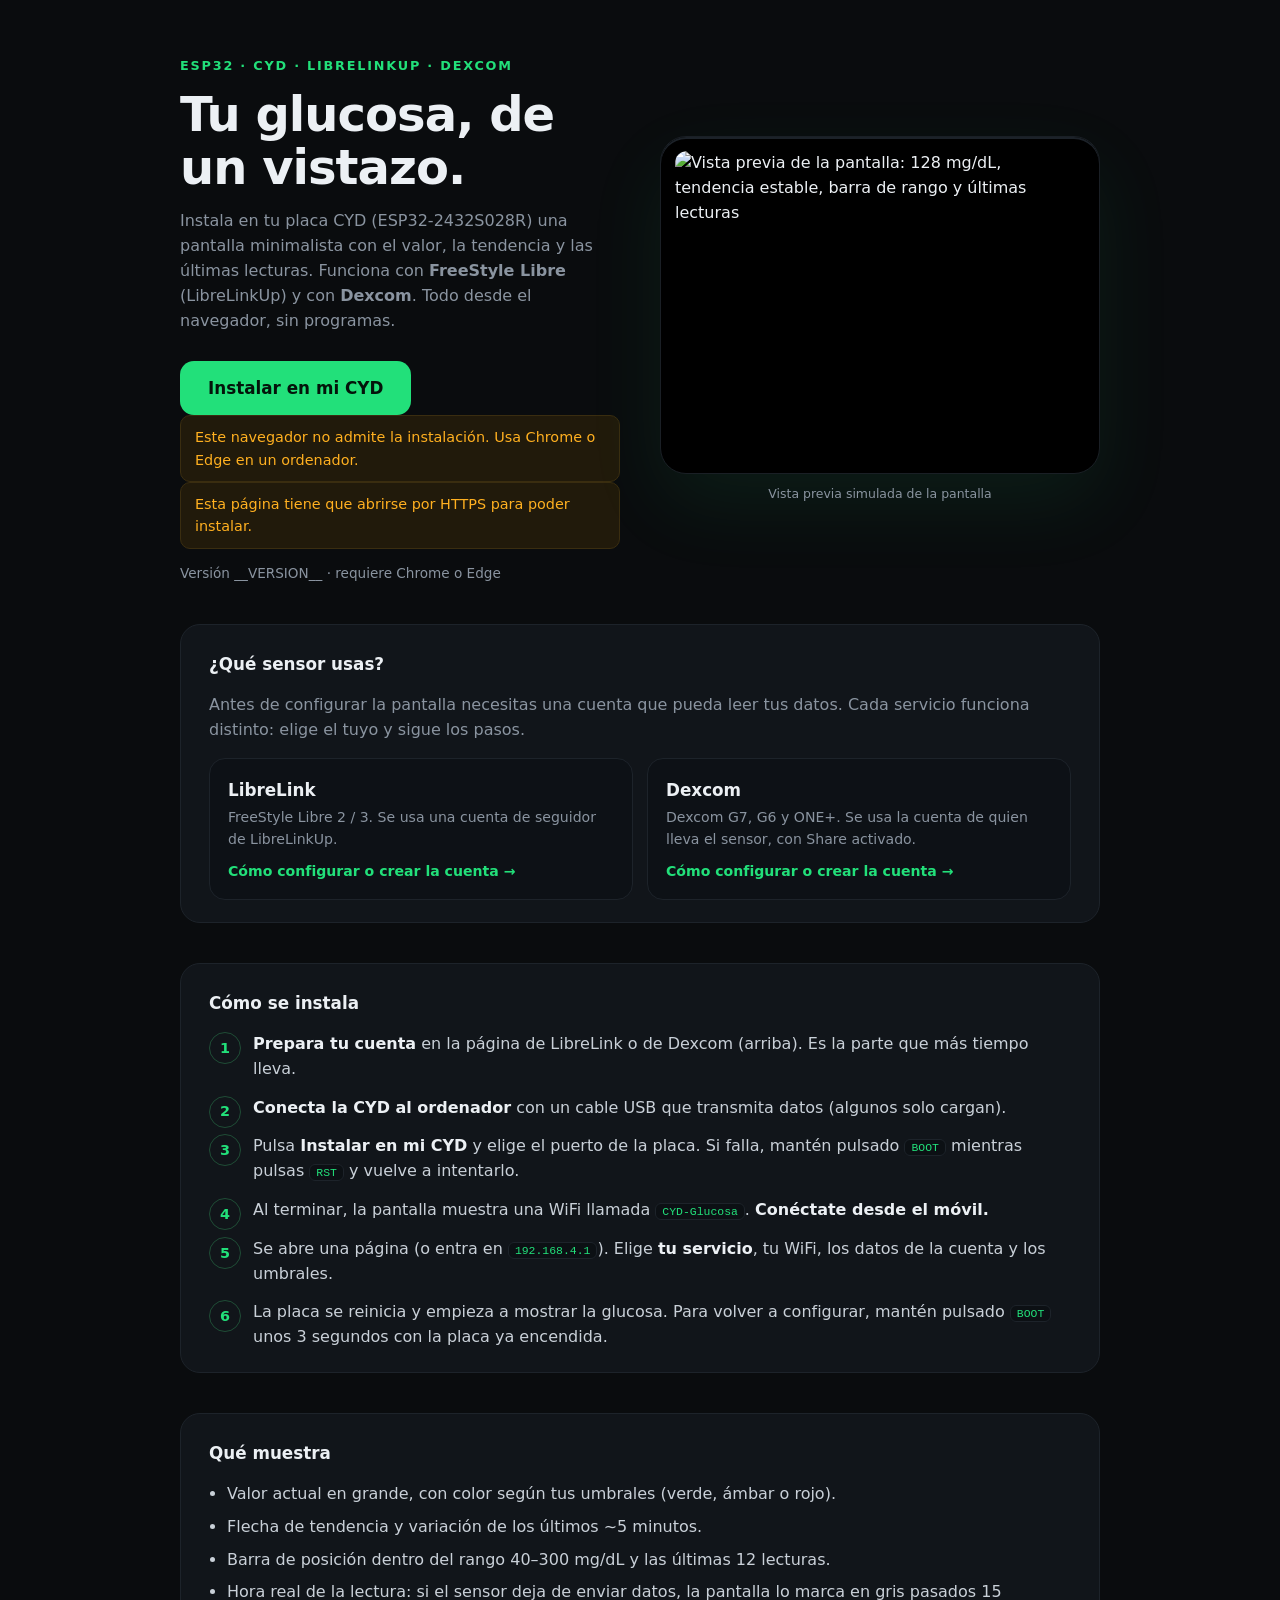
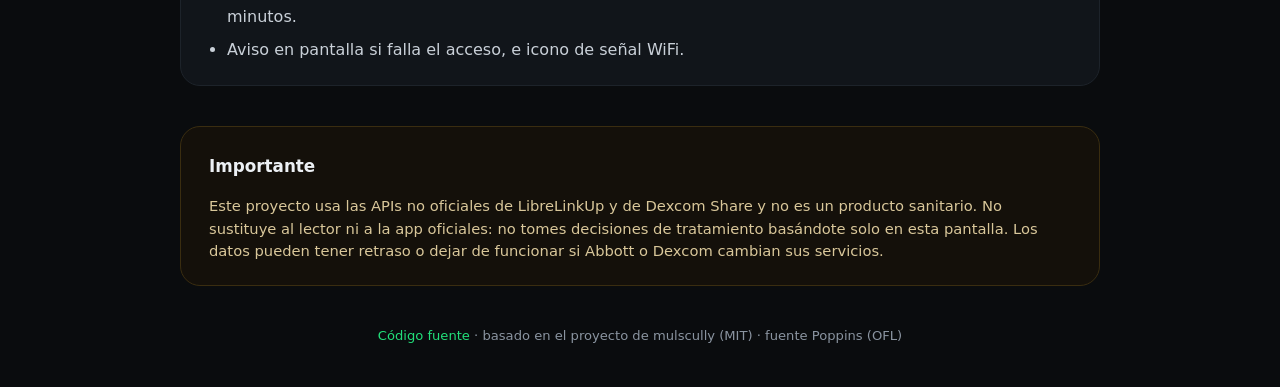
==== web/index.html @ 71f80687 "Add files via upload" ====
<!doctype html>
<html lang="es">
<head>
<meta charset="utf-8">
<meta name="viewport" content="width=device-width, initial-scale=1">
<meta name="color-scheme" content="dark">
<title>Glucosa CYD · Instalador</title>
<meta name="description" content="Instala en tu ESP32 CYD una pantalla minimalista de glucosa con LibreLinkUp o Dexcom, directamente desde el navegador.">
<link rel="stylesheet" href="style.css">
<script type="module" src="https://cdn.jsdelivr.net/npm/esp-web-tools@10/dist/web/install-button.js?module"></script>
</head>
<body>
<main class="home">
  <div>
    <p class="eyebrow">ESP32 · CYD · LibreLinkUp · Dexcom</p>
    <h1>Tu glucosa, de un vistazo.</h1>
    <p class="lead">
      Instala en tu placa CYD (ESP32-2432S028R) una pantalla minimalista con el valor,
      la tendencia y las últimas lecturas. Funciona con <b>FreeStyle Libre</b> (LibreLinkUp)
      y con <b>Dexcom</b>. Todo desde el navegador, sin programas.
    </p>

    <esp-web-install-button manifest="manifest.json">
      <button slot="activate" class="btn">Instalar en mi CYD</button>
      <span slot="unsupported" class="warn">Este navegador no admite la instalación. Usa Chrome o Edge en un ordenador.</span>
      <span slot="not-allowed" class="warn">Esta página tiene que abrirse por HTTPS para poder instalar.</span>
    </esp-web-install-button>
    <p class="meta" id="meta"></p>
  </div>

  <div class="device-col">
    <div class="device"><img src="preview.png" width="640" height="480" alt="Vista previa de la pantalla: 128 mg/dL, tendencia estable, barra de rango y últimas lecturas"></div>
    <p class="caption">Vista previa simulada de la pantalla</p>
  </div>

  <section class="panel wide">
    <h2>¿Qué sensor usas?</h2>
    <p style="color:var(--muted);margin-bottom:16px">
      Antes de configurar la pantalla necesitas una cuenta que pueda leer tus datos.
      Cada servicio funciona distinto: elige el tuyo y sigue los pasos.
    </p>
    <div class="choose">
      <a class="card" href="librelink.html">
        <strong>LibreLink</strong>
        <span>FreeStyle Libre 2 / 3. Se usa una cuenta de seguidor de LibreLinkUp.</span>
        <em>Cómo configurar o crear la cuenta →</em>
      </a>
      <a class="card" href="dexcom.html">
        <strong>Dexcom</strong>
        <span>Dexcom G7, G6 y ONE+. Se usa la cuenta de quien lleva el sensor, con Share activado.</span>
        <em>Cómo configurar o crear la cuenta →</em>
      </a>
    </div>
  </section>

  <section class="panel wide">
    <h2>Cómo se instala</h2>
    <ol class="steps">
      <li><b>Prepara tu cuenta</b> en la página de LibreLink o de Dexcom (arriba). Es la parte que más tiempo lleva.</li>
      <li><b>Conecta la CYD al ordenador</b> con un cable USB que transmita datos (algunos solo cargan).</li>
      <li>Pulsa <b>Instalar en mi CYD</b> y elige el puerto de la placa. Si falla, mantén pulsado <code>BOOT</code> mientras pulsas <code>RST</code> y vuelve a intentarlo.</li>
      <li>Al terminar, la pantalla muestra una WiFi llamada <code>CYD-Glucosa</code>. <b>Conéctate desde el móvil.</b></li>
      <li>Se abre una página (o entra en <code>192.168.4.1</code>). Elige <b>tu servicio</b>, tu WiFi, los datos de la cuenta y los umbrales.</li>
      <li>La placa se reinicia y empieza a mostrar la glucosa. Para volver a configurar, mantén pulsado <code>BOOT</code> unos 3 segundos con la placa ya encendida.</li>
    </ol>
  </section>

  <section class="panel wide">
    <h2>Qué muestra</h2>
    <ul class="list">
      <li>Valor actual en grande, con color según tus umbrales (verde, ámbar o rojo).</li>
      <li>Flecha de tendencia y variación de los últimos ~5 minutos.</li>
      <li>Barra de posición dentro del rango 40–300 mg/dL y las últimas 12 lecturas.</li>
      <li>Hora real de la lectura: si el sensor deja de enviar datos, la pantalla lo marca en gris pasados 15 minutos.</li>
      <li>Aviso en pantalla si falla el acceso, e icono de señal WiFi.</li>
    </ul>
  </section>

  <section class="panel wide notice">
    <h2>Importante</h2>
    <p>
      Este proyecto usa las APIs no oficiales de LibreLinkUp y de Dexcom Share y no es un producto sanitario.
      No sustituye al lector ni a la app oficiales: no tomes decisiones de tratamiento
      basándote solo en esta pantalla. Los datos pueden tener retraso o dejar de funcionar si Abbott o Dexcom cambian sus servicios.
    </p>
  </section>

  <footer>
    <a id="repo" href="https://github.com/mulscully/CYD_LibreLinkUp_glucose_ConfigScreen" target="_blank" rel="noopener">Código fuente</a>
    · basado en el proyecto de mulscully (MIT) · fuente Poppins (OFL)
  </footer>
</main>

<script>
  // Versión del firmware que se va a instalar (la escribe el workflow en manifest.json).
  fetch("manifest.json", { cache: "no-store" })
    .then(function (r) { return r.json(); })
    .then(function (m) {
      document.getElementById("meta").textContent = "Versión " + m.version + " · requiere Chrome o Edge";
    })
    .catch(function () {});

  // Si la página está en GitHub Pages (usuario.github.io/repo) enlaza a su propio repositorio.
  (function () {
    var host = location.hostname;
    if (host.endsWith(".github.io")) {
      var user = host.split(".")[0];
      var repo = location.pathname.split("/").filter(Boolean)[0];
      if (user && repo) document.getElementById("repo").href = "https://github.com/" + user + "/" + repo;
    }
  })();
</script>
</body>
</html>
---- web/style.css ----
:root {
  --bg: #0a0c0e;
  --panel: #11151a;
  --line: #1d232a;
  --text: #ecf0f4;
  --muted: #8a94a0;
  --body: #c9d0d8;
  --green: #22e07a;
  --amber: #ffb020;
  --red: #ff5252;
}
* { box-sizing: border-box; }
html { -webkit-text-size-adjust: 100%; }
body {
  margin: 0;
  background: var(--bg);
  color: var(--text);
  font-family: "Poppins", ui-sans-serif, system-ui, -apple-system, "Segoe UI", Roboto, sans-serif;
  line-height: 1.55;
}
a { color: var(--green); text-decoration: none; }
a:hover { text-decoration: underline; }

/* ---------- estructura ---------- */
main { max-width: 960px; margin: 0 auto; padding: 56px 20px 40px; }
main.home { display: grid; grid-template-columns: 1fr 1fr; gap: 40px; align-items: center; }
main.page { max-width: 760px; padding-top: 36px; }
.back { display: inline-block; color: var(--muted); font-size: .9rem; margin-bottom: 22px; }
.eyebrow { color: var(--green); font-size: .8rem; letter-spacing: .14em; text-transform: uppercase; font-weight: 600; margin: 0 0 12px; }
h1 { font-size: clamp(2rem, 5vw, 3rem); line-height: 1.1; margin: 0 0 16px; font-weight: 700; letter-spacing: -.02em; }
.page h1 { font-size: clamp(1.8rem, 4.5vw, 2.4rem); }
h2 { font-size: 1.05rem; margin: 0 0 16px; font-weight: 600; }
h3 { font-size: .98rem; margin: 22px 0 10px; font-weight: 600; color: var(--green); }
p { margin: 0 0 14px; }
.lead { color: var(--muted); margin: 0 0 28px; max-width: 52ch; }
.page .lead { max-width: none; }

/* ---------- componentes ---------- */
.btn {
  appearance: none; border: 0; cursor: pointer;
  background: var(--green); color: #04140b;
  font: inherit; font-weight: 600; font-size: 1.05rem;
  padding: 14px 28px; border-radius: 14px;
  transition: transform .12s ease, filter .12s ease;
}
.btn:hover { filter: brightness(1.08); transform: translateY(-1px); }
.btn:active { transform: translateY(0); }
.meta { color: var(--muted); font-size: .85rem; margin: 14px 0 0; min-height: 1.3em; }
.warn {
  display: inline-block; color: var(--amber); background: #211a0b;
  border: 1px solid #3a2d10; border-radius: 10px; padding: 10px 14px; font-size: .9rem;
}
.device {
  background: #000; border: 1px solid #1a1f25; border-radius: 26px; padding: 14px;
  box-shadow: 0 30px 80px rgba(34, 224, 122, .08), 0 2px 0 #1c2229 inset;
}
.device img { display: block; width: 100%; height: auto; border-radius: 12px; }
.caption { color: var(--muted); font-size: .78rem; text-align: center; margin: 10px 0 0; }

.panel {
  background: var(--panel); border: 1px solid var(--line);
  border-radius: 20px; padding: 26px 28px 22px; margin: 0 0 20px;
}
main.home .panel.wide { grid-column: 1 / -1; margin: 0; }
.panel.notice { border-color: #3a2d10; background: #14100a; }
.panel.notice p, .panel.notice li { color: #d9c79a; font-size: .92rem; }
.panel.notice p:last-child { margin-bottom: 0; }

ol.steps { margin: 0; padding: 0; list-style: none; counter-reset: s; display: grid; gap: 14px; }
ol.steps li { counter-increment: s; padding-left: 44px; position: relative; color: var(--body); }
ol.steps li::before {
  content: counter(s); position: absolute; left: 0; top: 0;
  width: 30px; height: 30px; border-radius: 50%;
  display: grid; place-items: center;
  color: var(--green); border: 1px solid #1f4d36; font-weight: 600; font-size: .9rem;
}
ol.steps b, ul.list b { color: var(--text); font-weight: 600; }
ul.list { margin: 0; padding-left: 18px; color: var(--body); display: grid; gap: 8px; }
code {
  background: #0c1014; border: 1px solid var(--line); border-radius: 6px;
  padding: 1px 6px; font-size: .88em; color: var(--green); word-break: break-word;
}
.field-table { width: 100%; border-collapse: collapse; font-size: .92rem; }
.field-table td { padding: 9px 0; border-top: 1px solid var(--line); vertical-align: top; color: var(--body); }
.field-table tr:first-child td { border-top: 0; }
.field-table td:first-child { color: var(--muted); width: 38%; padding-right: 12px; }

/* tarjetas de elección de servicio */
.choose { display: grid; grid-template-columns: 1fr 1fr; gap: 14px; }
.card {
  display: block; background: #0d1116; border: 1px solid var(--line); border-radius: 16px;
  padding: 18px 18px 16px; color: var(--text); transition: border-color .15s, transform .15s;
}
.card:hover { border-color: #1f4d36; transform: translateY(-2px); text-decoration: none; }
.card strong { display: block; font-size: 1.05rem; margin-bottom: 4px; }
.card span { display: block; color: var(--muted); font-size: .88rem; }
.card em { display: block; margin-top: 10px; color: var(--green); font-style: normal; font-size: .88rem; font-weight: 600; }

footer { color: var(--muted); font-size: .82rem; text-align: center; margin-top: 8px; }
main.home footer { grid-column: 1 / -1; margin: 0; }

@media (max-width: 760px) {
  main.home { grid-template-columns: 1fr; gap: 28px; padding-top: 36px; }
  main.home .device-col { order: -1; }
  .choose { grid-template-columns: 1fr; }
  .panel { padding: 22px 20px 18px; }
}
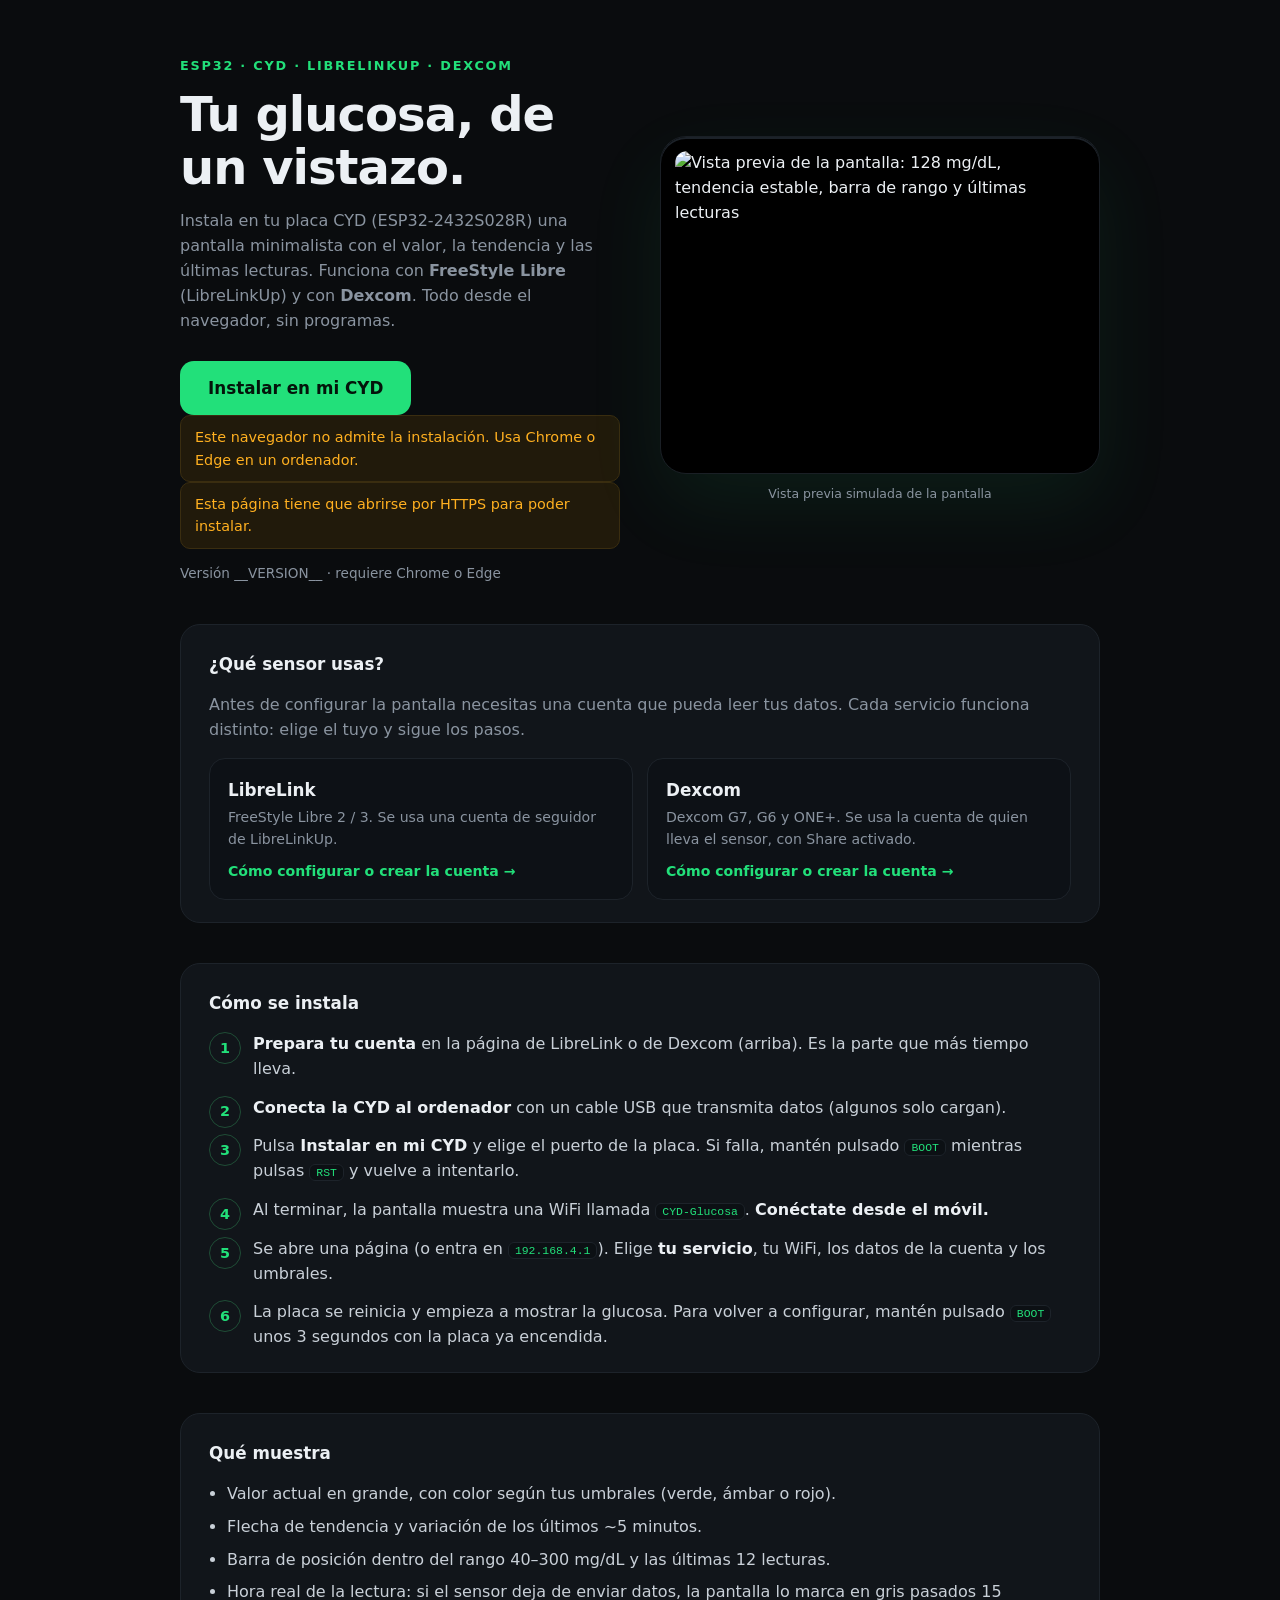
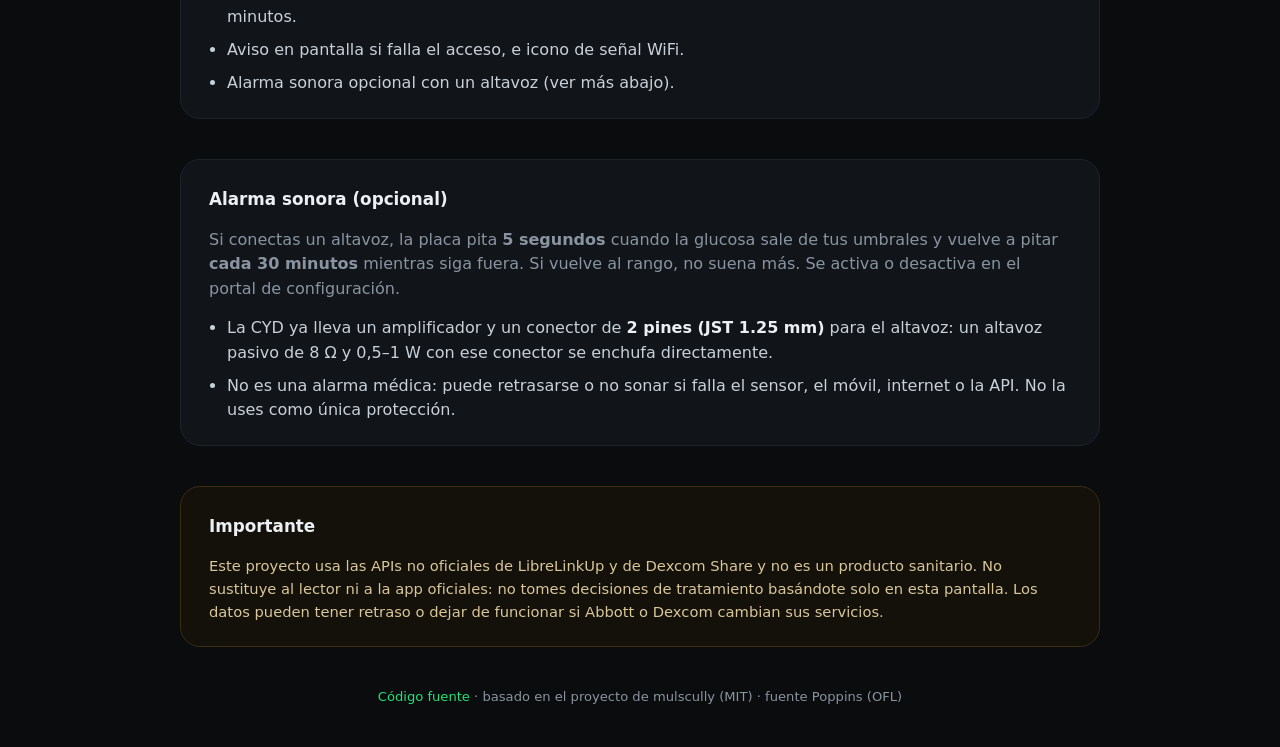
==== commit f4c3fec4: "Add files via upload" ====
--- a/web/index.html
+++ b/web/index.html
@@ -73,6 +73,20 @@
       <li>Barra de posición dentro del rango 40–300 mg/dL y las últimas 12 lecturas.</li>
       <li>Hora real de la lectura: si el sensor deja de enviar datos, la pantalla lo marca en gris pasados 15 minutos.</li>
       <li>Aviso en pantalla si falla el acceso, e icono de señal WiFi.</li>
+      <li>Alarma sonora opcional con un altavoz (ver más abajo).</li>
+    </ul>
+  </section>
+
+  <section class="panel wide">
+    <h2>Alarma sonora (opcional)</h2>
+    <p style="color:var(--muted)">
+      Si conectas un altavoz, la placa pita <b>5 segundos</b> cuando la glucosa sale de tus umbrales y
+      vuelve a pitar <b>cada 30 minutos</b> mientras siga fuera. Si vuelve al rango, no suena más.
+      Se activa o desactiva en el portal de configuración.
+    </p>
+    <ul class="list">
+      <li>La CYD ya lleva un amplificador y un conector de <b>2 pines (JST 1.25 mm)</b> para el altavoz: un altavoz pasivo de 8 Ω y 0,5–1 W con ese conector se enchufa directamente.</li>
+      <li>No es una alarma médica: puede retrasarse o no sonar si falla el sensor, el móvil, internet o la API. No la uses como única protección.</li>
     </ul>
   </section>
 
